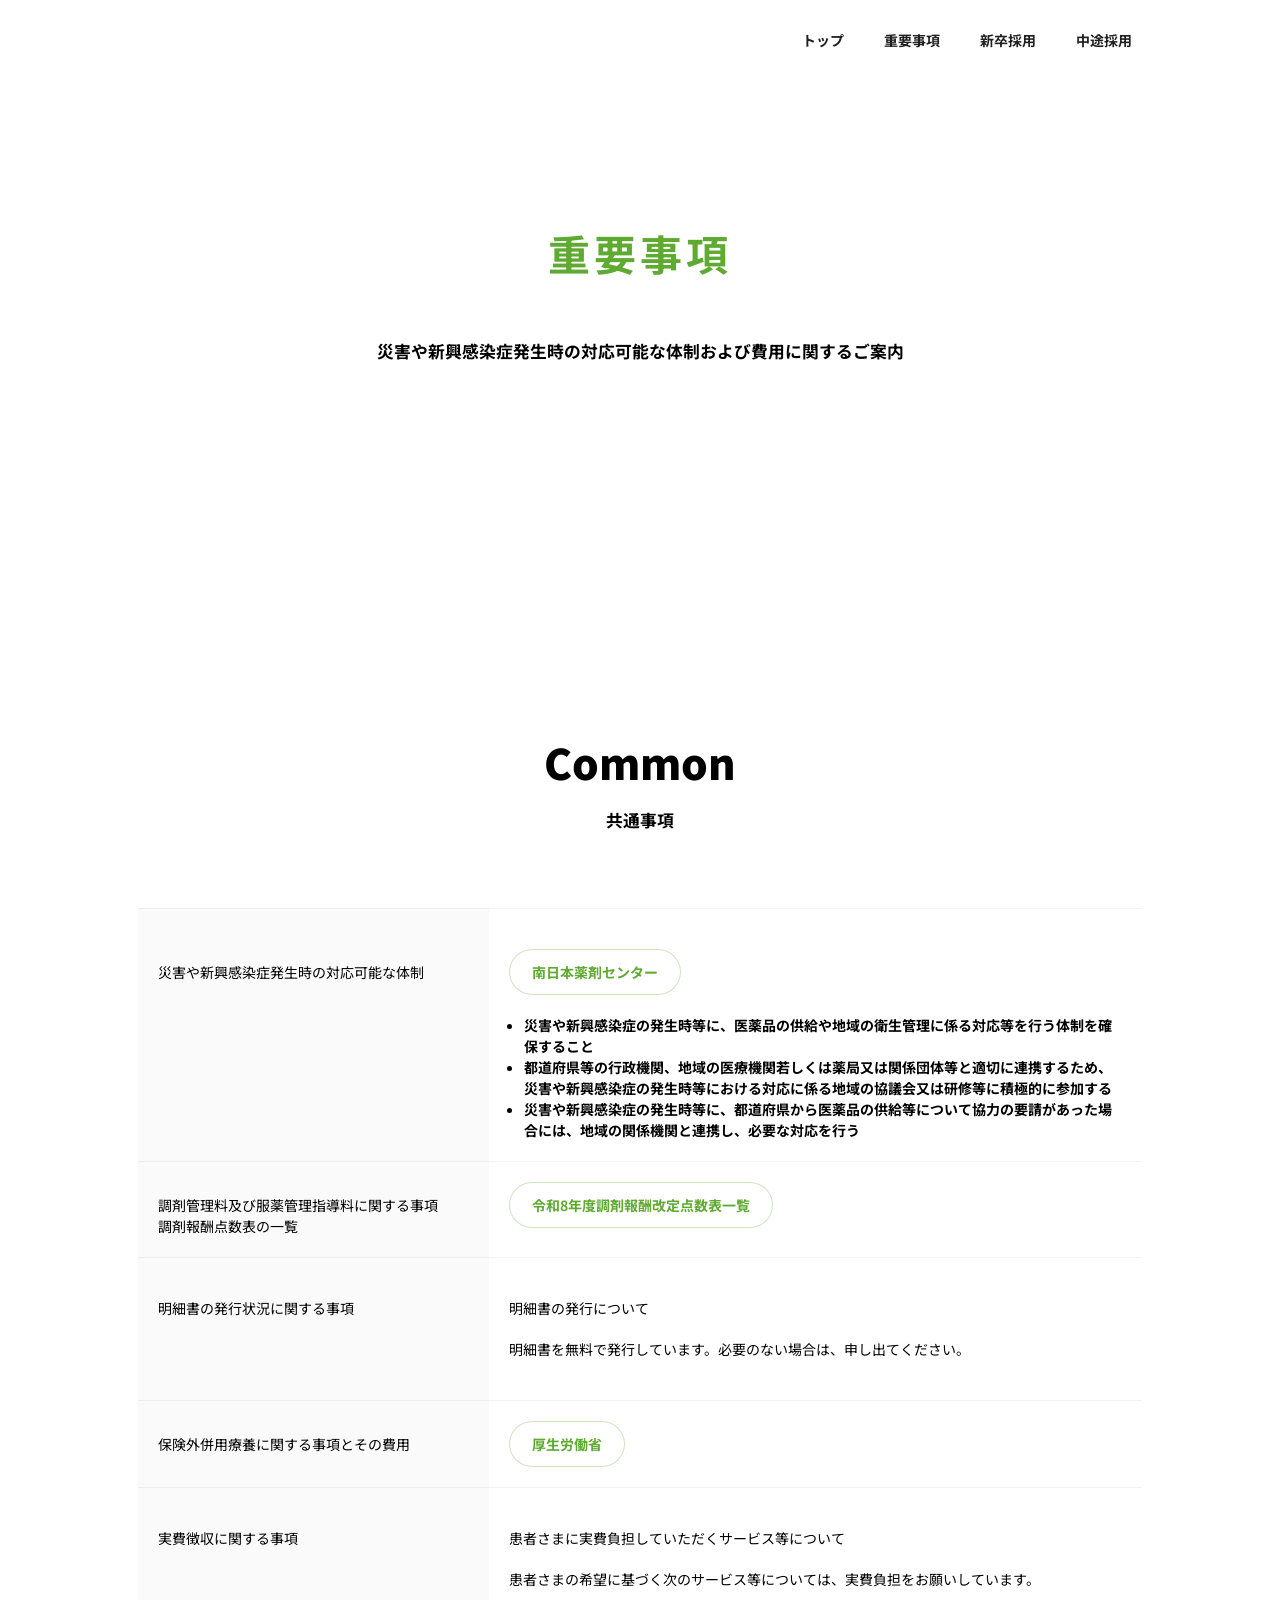
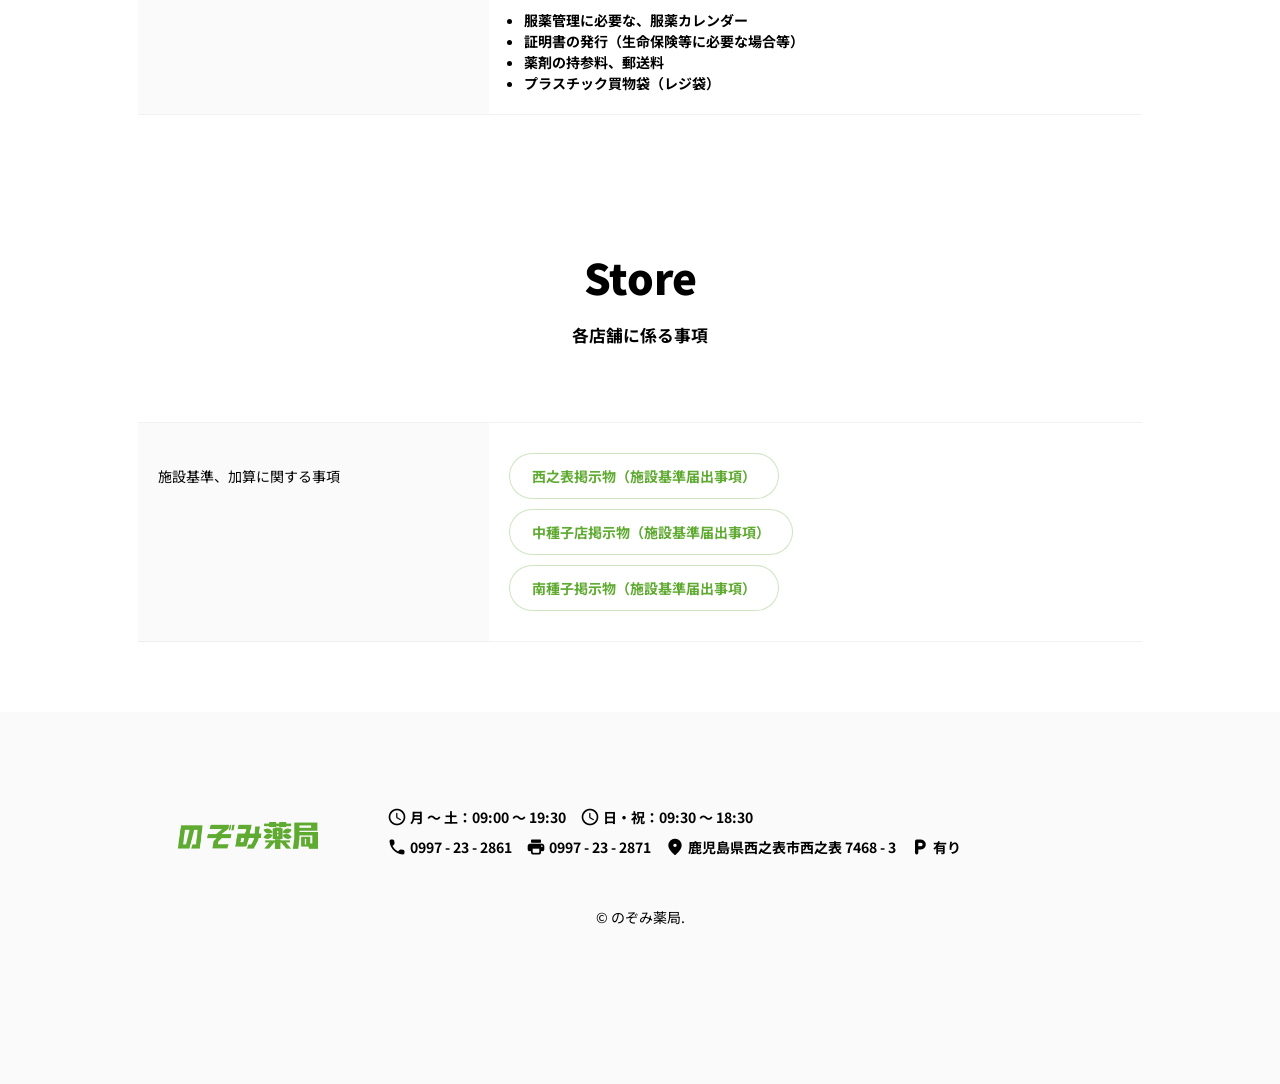
==== important.html @ d9c1056b "重要事項対応" ====
<!DOCTYPE html>
<html lang="ja">
<head>
  <meta charset="utf-8">
  <title>のぞみ薬局 - 重要事項</title>
  <meta name="description" content="のぞみ薬局の重要事項に関するご案内です。">
  <meta name="viewport" content="width=device-width,initial-scale=1.0">
  <meta property="og:title" content="のぞみ薬局 - 重要事項">
  <meta property="og:description" content="のぞみ薬局の重要事項に関するご案内です。">
  <meta property="og:type" content="website">
  <meta property="og:url" content="">
  <meta property="og:image" content="resources/OGP.jpg">
  <meta property="og:site_name" content="のぞみ薬局" />
  <meta property="og:locale" content="ja_JP">
  <link rel="shortcut icon" href="resources/favicon.ico">
  <link rel="apple-touch-icon" href="resources/apple-touch-icon.png">
  <link rel="icon" type="image/png" href="resources/android-chrome-192x192.png">
  <link rel="stylesheet" type="text/css" href="css/reset.css">
  <link rel="stylesheet" type="text/css" href="css/main.css">
  <link rel="stylesheet" type="text/css" href="css/wave.css">
  <link rel="stylesheet" type="text/css" href="css/fluid.css">
  <link rel="stylesheet" type="text/css" href="css/flickity.min.css">
  <style>
    .store-facility-list {
      list-style: none;
      padding-left: 0;
    }

    .store-facility-list li {
      margin: 10px 0;
    }
  </style>
</head>
<body>

  <!-- Header -->
  <header>
    <nav>
      <div class="header-logo">
        <a href="#" ><img src="" alt=""/></a>
      </div>
      <div>
        <ul class="menu-min">
          <a href="#modal-menu"><div><span class="material-icons-round">menu</span></div></a>
        </ul>
        <ul class="menu">
          <li class="menu_item"><a href="index.html" class=""><div>トップ</div></a></li>
          <li class="menu_item"><a href="important.html" class=""><div>重要事項</div></a></li>
          <li class="menu_item"><a href="recruit.html" class=""><div>新卒採用</div></a></li>
          <li class="menu_item"><a href="mid-career.html" class=""><div>中途採用</div></a></li>
        </ul>
      </div>
    </nav>
    <div class="modal-menu" id="modal-menu">
      <a href="#" class="modal_overlay"></a>
      <div class="modal-menu_content">
        <a href="./" class="modal-menu_close"><div>トップ</div></a>
      </div>
      <div class="modal-menu_content">
        <a href="important.html" class="modal-menu_close"><div>重要事項</div></a>
      </div>
      <div class="modal-menu_content">
        <a href="recruit.html" class="modal-menu_close"><div>新卒採用</div></a>
      </div>
      <div class="modal-menu_content">
        <a href="mid-career.html" class="modal-menu_close"><div>中途採用</div></a>
      </div>
      <div class="modal-menu_content">
        <a href="#" class="modal-menu_close"><div><span class="material-icons-round">close</span></div></a>
      </div>
    </div>
  </header>

  <!-- Hero-movie -->
  <div class="movie wide">
    <div class="overlay-contents">
      <div class="message-board">
        <div class="section-title">
          <h1 class="">
            <span class="logo-type-ja">重要事項</span>
          </h1>
          <h3 class="hero-description">
            災害や新興感染症発生時の対応可能な体制および費用に関するご案内
          </h3>
        </div>
      </div>
    </div>
    <video src="resources/hero_01_loop.mp4" loop autoplay muted playsinline></video>
  </div>

  <!-- Common -->
  <div class="container" id="common">
    <section>
      <div class="section-title">
        <h1 class="weight-900">Common</h1>
        <h3>共通事項</h3>
      </div>
      <table>
        <tr>
          <th>災害や新興感染症発生時の対応可能な体制</th>
          <td>
            <p><button onclick="location.href='http://www.373pc.co.jp/saigai_kansen/'">南日本薬剤センター</button></p>
            <ul>
              <li>災害や新興感染症の発生時等に、医薬品の供給や地域の衛生管理に係る対応等を行う体制を確保すること</li>
              <li>都道府県等の行政機関、地域の医療機関若しくは薬局又は関係団体等と適切に連携するため、災害や新興感染症の発生時等における対応に係る地域の協議会又は研修等に積極的に参加する</li>
              <li>災害や新興感染症の発生時等に、都道府県から医薬品の供給等について協力の要請があった場合には、地域の関係機関と連携し、必要な対応を行う</li>
            </ul>
          </td>
        </tr>
        <tr>
          <th>調剤管理料及び服薬管理指導料に関する事項<br>調剤報酬点数表の一覧</th>
          <td>
            <button onclick="location.href='https://www.nichiyaku.or.jp/files/co/pharmacy-info/2026/20260513_01.pdf'">令和8年度調剤報酬改定点数表一覧</button>
          </td>
        </tr>
        <tr>
          <th>明細書の発行状況に関する事項</th>
          <td>
            <p>明細書の発行について</p>
            <p>明細書を無料で発行しています。必要のない場合は、申し出てください。</p>
          </td>
        </tr>
        <tr>
          <th>保険外併用療養に関する事項とその費用</th>
          <td>
            <button onclick="location.href='https://www.mhlw.go.jp/stf/newpage_39830.html'">厚生労働省</button>
          </td>
        </tr>
        <tr>
          <th>実費徴収に関する事項</th>
          <td>
            <p>患者さまに実費負担していただくサービス等について</p>
            <p>患者さまの希望に基づく次のサービス等については、実費負担をお願いしています。</p>
            <ul>
              <li>服薬管理に必要な、服薬カレンダー</li>
              <li>証明書の発行（生命保険等に必要な場合等）</li>
              <li>薬剤の持参料、郵送料</li>
              <li>プラスチック買物袋（レジ袋）</li>
            </ul>
          </td>
        </tr>
      </table>
    </section>
  </div>

  <!-- Store -->
  <div class="container" id="store">
    <section>
      <div class="section-title">
        <h1 class="weight-900">Store</h1>
        <h3>各店舗に係る事項</h3>
      </div>
      <table>
        <tr>
          <th>施設基準、加算に関する事項</th>
          <td>
            <ul class="store-facility-list">
              <li><button onclick="location.href='resources/nishinoomote_facility.pdf'">西之表掲示物（施設基準届出事項）</button></li>
              <li><button onclick="location.href='resources/nakatane_facility.pdf'">中種子店掲示物（施設基準届出事項）</button></li>
              <li><button onclick="location.href='resources/minamitane_facility.pdf'">南種子掲示物（施設基準届出事項）</button></li>
            </ul>
          </td>
        </tr>
      </table>
    </section>
  </div>

  <!-- Footer -->
  <footer>
    <section>
      <div class="footer-flex-layout">
        <div class="content align-center footer-logo">
          <img src="resources/logo_ja.png" alt=""/>
        </div>
        <div class="content">
          <div class="footer-flex-layout">
            <div class="footer-info-item">
              <span class="material-icons-round small">schedule</span>
              <span class="footer-info-value">月 〜 土：09:00 〜 19:30</span>
            </div>
            <div class="footer-info-item">
              <span class="material-icons-round small">schedule</span>
              <span class="footer-info-value">日・祝：09:30 〜 18:30</span>
            </div>
          </div>
          <div class="footer-flex-layout">
            <div class="footer-info-item">
              <span class="material-icons-round small">phone</span>
              <span class="footer-info-value">0997 - 23 - 2861</span>
            </div>
            <div class="footer-info-item">
              <span class="material-icons-round small">print</span>
              <span class="footer-info-value">0997 - 23 - 2871</span>
            </div>
            <div class="footer-info-item">
              <span class="material-icons-round small">place</span>
              <span class="footer-info-value">鹿児島県西之表市西之表 7468 - 3</span>
            </div>
            <div class="footer-info-item">
              <span class="material-icons-round small">local_parking</span>
              <span class="footer-info-value">有り</span>
            </div>
          </div>
        </div>
      </div>
      <div class="flex-layout">
        <div class="content align-center">
          © のぞみ薬局.
        </div>
      </div>
    </section>
  </footer>

<script src="js/wave.js"></script>
<script src="js/flickity.pkgd.js"></script>
</body>
</html>
---- css/main.css ----
@import url('https://fonts.googleapis.com/css?family=Noto+Sans+JP:100,400,700,900&display=swap&subset=japanese');
@import url('https://fonts.googleapis.com/css2?family=Roboto:wght@700&display=swap');
@import url('https://fonts.googleapis.com/icon?family=Material+Icons+Round');

:root {
	/* base color */
	--base-color-100: rgba(255, 255, 255, 1.0);
	--base-color-90: rgba(255, 255, 255, 0.9);
	--base-color-70: rgba(255, 255, 255, 0.7);
	--base-color-50: rgba(255, 255, 255, 0.5);
	--base-color-10: rgba(255, 255, 255, 0.1);
	--base-color-0: rgba(255, 255, 255, 0);
	--main-text-color: rgba(33, 33, 33, 1.0);
	--sub-text-color: rgba(97, 97, 97, 1.0);
	--base-inversion-color-5: rgba(0, 0, 0, 0.05);
	--base-inversion-color-20: rgba(0, 0, 0, 0.2);
	/* service color */
	--nozomi-green-100: rgba(95, 170, 49, 1.0);
	--nozomi-green-30: rgba(95, 170, 49, 0.3);
	--nozomi-green-10: rgba(95, 170, 49, 0.1);
	--nozomi-green-5: rgba(95, 170, 49, 0.05);
	--nozomi-blue-10: rgba(0, 184, 212, 0.1);
	/* status color */
	--caution-color: rgba(198, 40, 40, 1.0);
	/* shadow color */
	--shadow-color: rgba(0, 0, 0, 0.05);
	--light-shadow-color: rgba(0, 0, 0, 0.02);
}

/* material-icon */
.material-icons-round					{	vertical-align: middle; }
.material-icons-round.min			{	font-size: 10px; }
.material-icons-round.small		{	font-size: 20px; }
.material-icons-round.middle	{	font-size: 30px; }
.material-icons-round.start		{ margin-right: 5px; }
.material-icons-round.end			{	margin-left: 5px; }

html, body {
	font-family: 'Noto Sans JP', sans-serif;
	height: 100%;
	width: 100%;
	background-color: var(--base-color-100);
	background-position: center;
	background-size: cover;
	background-attachment: fixed;
	font-size: 14px;
}

h1,h2,h3,h4 {
	font-weight: 700;
}

h1 {
	font-size: 3.0em;
	line-height: 2.0em;
	}

h2 {
	font-size: 1.6em;
	line-height: 2.0em;
}

h3 {
	font-size: 1.2em;
	line-height: 2.0em;
	margin-bottom: 20px;
}

p {
	font-weight: 400;
	font-size: 1.0em;
	line-height: 1.5em;
	margin: 20px 0;
}

hr {
	border-top: solid 1px var(--shadow-color);
	margin: 20px 0;
}

main {
	width: 100%;
	background-color: var(--base-color-100);
}

section {
	margin: 0 auto;
	padding: 0 10px 70px 10px;
  box-sizing: border-box;
}

@media screen and (max-width: 1023px) {
	section {
		width: 95%;
	}
}
@media screen and (min-width:1024px) {
	section {
		width: 1024px;
	}
}

a, a:link, a:visited, a:hover, a:active{
	color: var(--main-text-color);
	text-decoration: none;
}

header {
	position: fixed;
	width: 100%;
	height: 80px;
	z-index: 900;
	background-color: var(--base-color-10);
}

nav {
	list-style: none;
	font-weight: 700;
	max-width: 1024px;
	height: 100%;
	margin: 0 auto;
	display: flex;
}

footer {
	background-color: var(--light-shadow-color);
	padding: 70px 0;
}

button {
	color: var(--nozomi-green-100);
	background-color: var(--base-color-100);
  font-size: 14px;
  font-family: "Noto Sans JP";
  font-weight: 700;
  padding: 12px 22px;
  border: 1px solid var(--nozomi-green-30);
  border-radius: 23px;
  cursor : pointer;
}

button:hover {
	color: var(--base-color-100);
	background-color: var(--nozomi-green-100);
}

button:active {
  /* filter: drop-shadow(0 0 5px var(--nozomi-green-30)); */
}

table {
	width: 100%;
}

table th,td {
	text-align: left;
	padding: 20px;
	line-height: 1.5em;
	border-collapse: collapse;
	border-top: 1px solid var(--shadow-color);
	border-bottom: 1px solid var(--shadow-color);
}

table th {
	width: 35%;
	font-weight: 400;
	background-color: var(--light-shadow-color);
}

table td {
	width: 65%;
	font-weight: 700;
}

ul {
	list-style-type: disc;
	list-style-position: outside;
	padding-left: 15px;
}

.merit-item li {
	line-height: 1.5em;
	padding: 5px 0;
}

.personality-item li {
	line-height: 1.5em;
	padding: 5px 0;
}

.logo-type-ja {
	color: var(--nozomi-green-100);
	text-shadow: 0 0 10px var(--base-color-50);
	letter-spacing: 0.1em;
}

.logo-type-en {
	font-family: 'Roboto', sans-serif;
	color: var(--nozomi-green-100);
	text-shadow: 0 0 10px var(--base-color-50);
	font-weight: 700;
	letter-spacing: 0.35em;
}

.header-logo {
	margin-right: auto;
	height: 80px;
	display: flex;
	align-items: center;
	justify-content: center;
}

.footer-logo img {
	width: 140px;
	height: auto;
	margin: 20px;
}

.header-logo img {
	height: 60px;
	width: auto;
}

.photo {
	width: auto;
}

.photo img {
	object-fit: cover;
	width: 100%;
	border-radius: 5px;
}

.profile-photo {
	width: 60px;
}

.profile-photo img {
	object-fit: cover;
	width: 100%;
	border-radius: 50%;
}

.align-center {
	text-align: center;
}

.nozomi-green {
	color: var(--nozomi-green-100);
}

.weight-900 {
	font-weight: 900;
}

.text-smaller {
	font-size: 0.6em;
}

.update {
	display: flex;
	flex-direction: column;
}

.twitter-embed {
	border: solid 1px var(--shadow-color);
	border-radius: 5px;
	margin-top: 20px;
}

.note-embed {
	border: solid 1px var(--shadow-color);
	border-radius: 5px;
	padding: 16px;
	box-sizing:border-box;
}

.note-embed h2 {
	font-size: 1.1em;
	color: var(--main-text-color);
}

.note-embed span {
	font-size: 0.8em;
	color: var(--sub-text-color);
}

.note-embed p {
	font-size: 0.9em;
	color: var(--main-text-color);
}

.note-embed img {
	width: 32px;
	height: 32px;
	border: solid 1px var(--shadow-color);
	border-radius: 50%;
	color: var(--main-text-color);
}

.note-account {
	display: flex;
	flex-direction: row;
	align-items: center;
	gap: 5px;
}

.creator-name {
	color: var(--sub-text-color);
	font-size: 0.9em;
	font-weight: 700;
}

.statement {
	width: 100%;
	line-height: 2.0em;
	margin-bottom: 80px;
}

.statement h3 {
	color: var(--sub-text-color);
	margin-bottom: 10px;
	text-align: center;
}

.statement-text {
	font-size: 1.6em;
	line-height: 2.5em;
	text-align: center;
}

.statement-text span.emphasis {
	font-size: 1.4em;
}

.credo {
	display: flex;
	gap: 10px;
	margin: 10px auto;
}

@media screen and (max-width: 1023px) {
	.credo {
		width: 100%;
	}
}
@media screen and (min-width:1024px) {
	.credo {
		width: 60%;
	}
}

.bullet {
	font-size: 1.4em;
	line-height: 2.0em;
	color: var(--nozomi-green-100);
}

.credo-text {
	flex-grow: 1;
	font-size: 1.6em;
	line-height: 1.8em;
}

@media screen and (max-width: 1023px) {
	.menu-min {
		display: flex;
		flex-direction: row;
		justify-content: flex-end;
	}
	.menu-min div {
		width: 80px;
		height: 80px;
		color: var(--main-text-color);
		background-color: var(--base-color-0);
		display: flex;
		align-items: center;
	  justify-content: center;
	}
	.menu {
		display: none;
	}
}
@media screen and (min-width:1024px) {
	nav ul .menu_item {
		height: 100%;
	}
	.menu-min {
		display: none;
	}
	.menu {
		display: flex;
		flex-direction: row;
		justify-content: flex-end;
	}
	.menu > li {
		color: var(--main-text-color);
		background-color: var(--base-color-0);
	}
	.menu > li a {
		color: var(--main-text-color);
	}
	.menu > li:hover {
		line-height: 80px;
		background-color: var(--base-color-100);
	}
	.menu_item div {
		line-height: 80px;
		padding: 0 20px;
	}
	.menu_item:hover {
	  top: 80px;
	  visibility: visible;
	  opacity: 1;
	}
	.menu_item span {
		line-height: 80px;
		vertical-align: middle;
	}
}

.display-none {
  display:none;
}

.hero-logo {
	width: 260px;
	height: auto;
}

.hero-description {
	text-shadow: 0 0 10px var(--base-color-50);
	padding-top: 40px;
}

.container {
	width: 100%;
	background-color: var(--base-color-100);
}

.section-title {
	text-align: center;
	padding: 50px 0;
}

/* -- Service -- */

.flex-layout {
	display: flex;
}

@media screen and (max-width: 1023px) {
	.flex-layout {
		flex-direction: column;
	}
	.smaller {
	}
	.flex-reverse {
		flex-direction: column-reverse;
	}
}
@media screen and (min-width:1024px) {
	.flex-layout {
    grid-gap: 4px;
	}
	.smaller {
		flex-basis: 70%;
	}
	.flex-reverse {
	}
}

.flex-layout div {
	width: 100%;
}

.content {
	padding: 20px;
	box-sizing: border-box;
}

.personality-panel-good {
	background: var(--nozomi-green-5);
	padding: 20px;
	border: solid 3px var(--nozomi-green-100);
	border-radius: 20px;
	box-sizing: border-box;
}

.personality-panel-ng {
	background: var(--base-inversion-color-5);
	padding: 20px;
	border-radius: 20px;
	box-sizing: border-box;
}

.large-icon {
	font-size: 80px;
}

/* -- Info -- */

.info-item {
	display: flex;
	padding: 5px 0;
	align-items: center;
	align-self: center;
}

.info-item span {
	vertical-align: middle;
	margin-right: 5px;
}

.info-key {
	padding: 10px;
	display: flex;
	align-items: center;
}

.info-value {
	font-weight: 700;
	background-color: var(--light-shadow-color);
	padding: 10px;
	border-radius: 5px;
}

/* -- Footer -- */

.footer-flex-layout {
	display: flex;
}

@media screen and (max-width: 1023px) {
	.footer-flex-layout {
		flex-direction: column;
	}
}
@media screen and (min-width:1024px) {
	.footer-flex-layout {
    grid-gap: 4px;
	}
}

.footer-info-item {
	margin: 0 5px;
}

.footer-info-item span {
	vertical-align: middle;
	padding: 5px 0;
}

.footer-info-key {
	font-weight: 400;
}

.footer-info-value {
	font-weight: 700;
}

/* -- Recruit -- */

.feature-item {
	font-size: 1.2em;
}

.feature-item span {
	vertical-align: middle;
}

.feature-item-key {
	font-weight: 400;
	padding: 5px;
	color: var(--nozomi-green-100);
}

.feature-item-value {
	font-weight: 700;
}

.feature-item-button {
	padding: 30px 0;
}

/* -- Movie -- */

.movie {
	position: relative;
	margin-bottom: 70px;
}

.movie video {
	object-fit: cover;
}

@media screen and (max-width: 1023px) {
	.movie {
		height: 100vh;
	}
	.movie video {
		width: 100%;
		height: 100vh;
	}
}

@media screen and (min-width:1024px) {
	.movie {
		height: 800px;
	}
	.movie video {
		width: 100%;
		height: 800px;
	}
	.movie.wide {
		height: 600px;
	}
	.movie.wide video {
		width: 100%;
		height: 600px;
	}
}

.movie::before {
	content: '';
	display: block;
	position: absolute;
	top: 0;
	width: 100vw;
	height: 100%;
	background-color: var(--base-color-50);
	background-image: radial-gradient(var(--base-color-100) 20%, transparent 21%), radial-gradient(var(--base-color-100) 20%, transparent 21%);
	background-size: 6px 6px;
	background-position: 0 0, 3px 3px;
}

.overlay-contents {
	position: absolute;
	top: 50%;
	left: 50%;
	width: 100%;
	transform: translateY(-50%) translateX(-50%);
	padding: 0 10px;
	box-sizing: border-box;
}

.message-board {
	margin: 100px auto;
  box-sizing: border-box;
	text-align: center;
}

@media screen and (max-width: 1023px) {
	.message-board {
		width: 90%;
	}
}
@media screen and (min-width:1024px) {
	.message-board {
		width: 1024px;
	}
}


/* -- FAQ -- */

.qa-check {
  display: none;
}

.qa-label {
	font-size: 1.0em;
	font-weight: 700;
	color: var(--main-text-color);
	line-height: 1.5em;
	background: var(--base-color-100);
	display: block;
	padding: 10px 60px 10px 20px;
	position: relative;
	cursor : pointer;
}

.qa-label:after {
	font-size: 24px;
	padding: 10px;
	background: var(--light-shadow-color);
	border-radius: 5px;
	box-sizing: border-box;
	position: absolute;
	right: 0;
	top: 0px;
	font-family: "Material Icons Round";
	content: '\e5cf';
}

.qa-content {
	display: block;
	height: 0;
	opacity: 0;
	visibility: hidden;
}

.qa-content p {
	/* color: var(--sub-text-color); */
	padding: 0 0 0 20px;
	margin: 0;
}

.qa-check:checked + .qa-label:after {
  content: '\e5ce';
}

.qa-check:checked + .qa-label + .qa-content {
	height: auto;
	opacity: 1;
	padding: 20px 0;
	visibility: visible;
}

/* -- Navigation -- */

.modal-menu {
  display: none;
}

.modal-menu:target {
  display: flex;
}

.modal-menu {
  text-align: left;
  backdrop-filter: blur(10px);
  position: fixed;
  top: 0;
  left: 0;
  width: 100%;
  height: 100%;
  background-color: var(--base-color-90);
	z-index: 1000;
}

.modal-menu:target {
	flex-direction: column;
  justify-content: center;
  align-items: center;
}

.modal-menu_content {
	width: 100%;
}

.modal-menu_content div {
	color: var(--main-text-color);
	font-weight: 700;
	background-color: var(--base-color-0);
	text-align: center;
	height: 60px;
	line-height: 60px;
}

/* line-app recruiting */

.line-app {
	z-index: 800;
	position: fixed;
	background-color: var(--base-color-100);
	box-shadow: 0 0 20px var(--nozomi-green-30);
	border-radius: 20px;
	padding: 20px;
	font-weight: 900;
	line-height: 1.5em;
	display: flex;
	justify-content: space-between;
}

.line-app-title {
	font-size: 1.1em;
	display: flex;
	align-items: center;
}

.line-app-description {
	font-size: 0.7em;
}

.line-app-title span {
	margin-right: 5px;
}

@media screen and (max-width: 1023px) {
	.line-app {
		bottom: 20px;
		left: 20px;
		right: 20px;
		width: auto;
	}
}
@media screen and (min-width: 1024px) {
	.line-app {
		bottom: 30px;
		right: 40px;
		width: 360px;
	}
}

.line-btn {
	color: var(--base-color-100);
	font-weight: 700;
	width: max-content;
	height: 44px;
	line-height: 44px;
	background-color: rgba(6, 199, 85, 1.0);
	border-radius: 10px;
	display: flex;
  justify-content: center;
	align-items: center;
	padding: 0 16px 0 8px;
}

.line-btn img {
	width: 40px;
}

.line-btn-layout {
	display: flex;
  justify-content: center;
	align-items: center;
	padding-top: 30px;
}

.map-btn {
	font-size: 12px;
	font-weight: 700;
	border-radius: 5px;
	padding: 3px 6px;
}

/* -- Group -- */

.group-info-item {
	color: var(--sub-text-color);
	font-size: 0.9em;
}

.group-info-item span {
	padding: 5px 0;
}

.group-info-key {
	font-weight: 400;
	line-height: 30px;
}

.group-info-value {
	font-weight: 700;
	line-height: 30px;
}

.groupmap {
	padding: 20px 0;
}

/* -- Flickity -- */

.flickity-block {
	width: 80%;
	padding: 20px;
	margin: 10px;
	background-color: var(--nozomi-green-5);
	border-radius: 20px;
	display: flex;
}

.flickity-block img {
	object-fit: cover;
	border-radius: 10px;
}

@media screen and (max-width: 1023px) {
	.flickity-block {
		flex-direction: column;
	}
	.flickity-block img {
		width: 100%;
	}
}
@media screen and (min-width: 1024px) {
	.flickity-block {
		flex-direction: row;
	}
	.flickity-block img {
		width: 50%;
	}
}

.flickity-block-slim {
	width: 90%;
	margin: 0 20px;
	display: flex;
	flex-direction: column;
}

.flickity-block-slim img {
	object-fit: cover;
	border-radius: 5px;
	width: 100%;
}

.flickity-button {
	background: hsla(0,0%,0%,0.05) !important;
}
.flickity-button:hover {
	color: var(--nozomi-green-100) !important;
}

.store-info .flickity-prev-next-button.previous {
	left: -32px !important;
}

.store-info .flickity-prev-next-button.next {
	right: -32px !important;
}

/* -- Instagram description -- */

@media screen and (max-width: 1023px) {
	.instagram-gallery {
		display: flex;
		flex-direction: column;
	}
}
@media screen and (min-width: 1024px) {
	.instagram-gallery {
		display: flex;
		flex-direction: row;
	}
}

.description-overlay {
  position: relative;
}

.description-overlay span.mask {
	position: relative;
	display: block;
	line-height: 0;
	overflow: hidden;
}

.description-overlay span.mask::before {
	content:"";
	position: absolute;
	z-index: 2;
	left: 0;
	top: 0;
	opacity: 0;
	transition: 0.2s ease-in-out;
	transform: translateY(-100%);
	background-color: var(--base-color-70);
	width: 100%;
	height: 100%;
}

.description-overlay:hover span.mask::before {
	opacity: 1;
	transform: translateY(0);
}

.description-overlay span.caption {
	position: absolute;
	opacity: 0;
	transition: 0.2s ease-in-out;
	z-index: 3;
	top: 0;
	left: 0;
	width: 100%;
	height: 100%;
	box-sizing: border-box;
	padding: 20px;
	color: var(--main-text-color);
	font-weight: 700;
	line-height: 1.5;
}

.description-overlay:hover span.caption {/*hoverした時の変化*/
	opacity: 1;
}

/* Interview */

.interview-layout {
	display: flex;
}

@media screen and (max-width: 1023px) {
	.interview-layout {
		flex-direction: column;
	}
}
@media screen and (min-width:1024px) {
	.interview-layout {
		flex-direction: row;
	}
}

.interviewee {
	padding: 20px 60px;
	margin: 0 auto;
}

.interviewee img {
	width: 180px;
	height: 180px;
	border-radius: 50%;
	object-fit: cover;
}

.name {
	color: var(--main-text-color);
	font-size: 1.2em;
	font-weight: 700;
	text-align: center;
	line-height: 2.5em;
}

.role {
	color: var(--sub-text-color);
	font-size: 1.0em;
	font-weight: 700;
	text-align: center;
	line-height: 1.2em;
}

.story {
	color: var(--sub-text-color);
	font-size: 1.0em;
	text-align: center;
	line-height: 2.0em;
}

.balloon {
	border-radius: 20px;
	padding: 10px 30px;
	border: solid 3px var(--base-inversion-color-20);
}

.balloon img {
	width: 100%;
	border-radius: 5px;
}

/* mobile-only & pc-only */

@media screen and (max-width: 1023px) {
	.mobile-only {
		display: inline;
	}
	.pc-only {
		display: none;
	}
}
@media screen and (min-width:1024px) {
	.mobile-only {
		display: none;
	}
	.pc-only {
		display: inline;
	}
}
---- css/wave.css ----
@charset "utf-8";

/*========= レイアウトのためのCSS ===============*/

#wrapper div {
  text-align:center;
}

/*========= waveを描画するエリア設定 ===============*/


.wave {
  position: relative;
  height: 140px;
}

.submerse {
  position: relative;
  height: 140px;
}

.submerse div {
  position: absolute;
  height: 140px;
  width: 100%;
}
.submerse1-1 {
  background: linear-gradient(rgba(95,170,49,0.04), rgba(95,170,49,0));
}
.submerse1-2 {
  background: linear-gradient(rgba(0,184,212,0.04), rgba(0,184,212,0));
}
.submerse2 {
  background: linear-gradient(rgba(95,170,49,0.08), rgba(95,170,49,0));
}
.submerse3 {
  background: linear-gradient(rgba(0,184,212,0.08), rgba(0,184,212,0));
}

.wave:nth-child(1) {
  background:#ffffff;
}

.wave:nth-child(2) {
  background:#ffffff;
}

.wave:nth-child(3) {
  background:#ffffff;
}

.wave:nth-child(4) {
  background:#ffffff;
}

.wave canvas {
  position: absolute;
  bottom: 0;
  left:0;
  width: 100%;
}
---- css/fluid.css ----
.fluid {
  background: var(--nozomi-green-5);
  animation: fluidrotate 18s ease 0s infinite;
}

.fluid-bg1 {
  background: var(--nozomi-green-10);
  animation: fluidrotate 18s ease 0s infinite;
}

.fluid-bg2 {
  background: var(--nozomi-blue-10);
  animation: fluidrotate 18s ease -9s infinite;
}

.fluid-img1 img {
  animation: fluidrotate 30s ease 0s infinite;
}

.fluid-img2 img {
  animation: fluidrotate 30s ease -10s infinite;
}

.fluid-img3 img {
  animation: fluidrotate 30s ease -20s infinite;
}

.for-fluid-layout {
  display: flex;
  align-items: center;
  height: 100%;
  gap: 40px;
}

@keyframes fluidrotate {
  0%, 100% {
    border-radius: 63% 37% 54% 46%/55% 48% 52% 45%;
  }
  14% {
    border-radius: 40% 60% 54% 46%/49% 60% 40% 51%;
  }
  28% {
    border-radius: 54% 46% 38% 62%/49% 70% 30% 51%;
  }
  42% {
    border-radius: 61% 39% 55% 45%/61% 38% 62% 39%;
  }
  56% {
    border-radius: 61% 39% 67% 33%/70% 50% 50% 30%;
  }
  70% {
    border-radius: 50% 50% 34% 66%/56% 68% 32% 44%;
  }
  84% {
    border-radius: 46% 54% 50% 50%/35% 61% 39% 65%;
  }
}
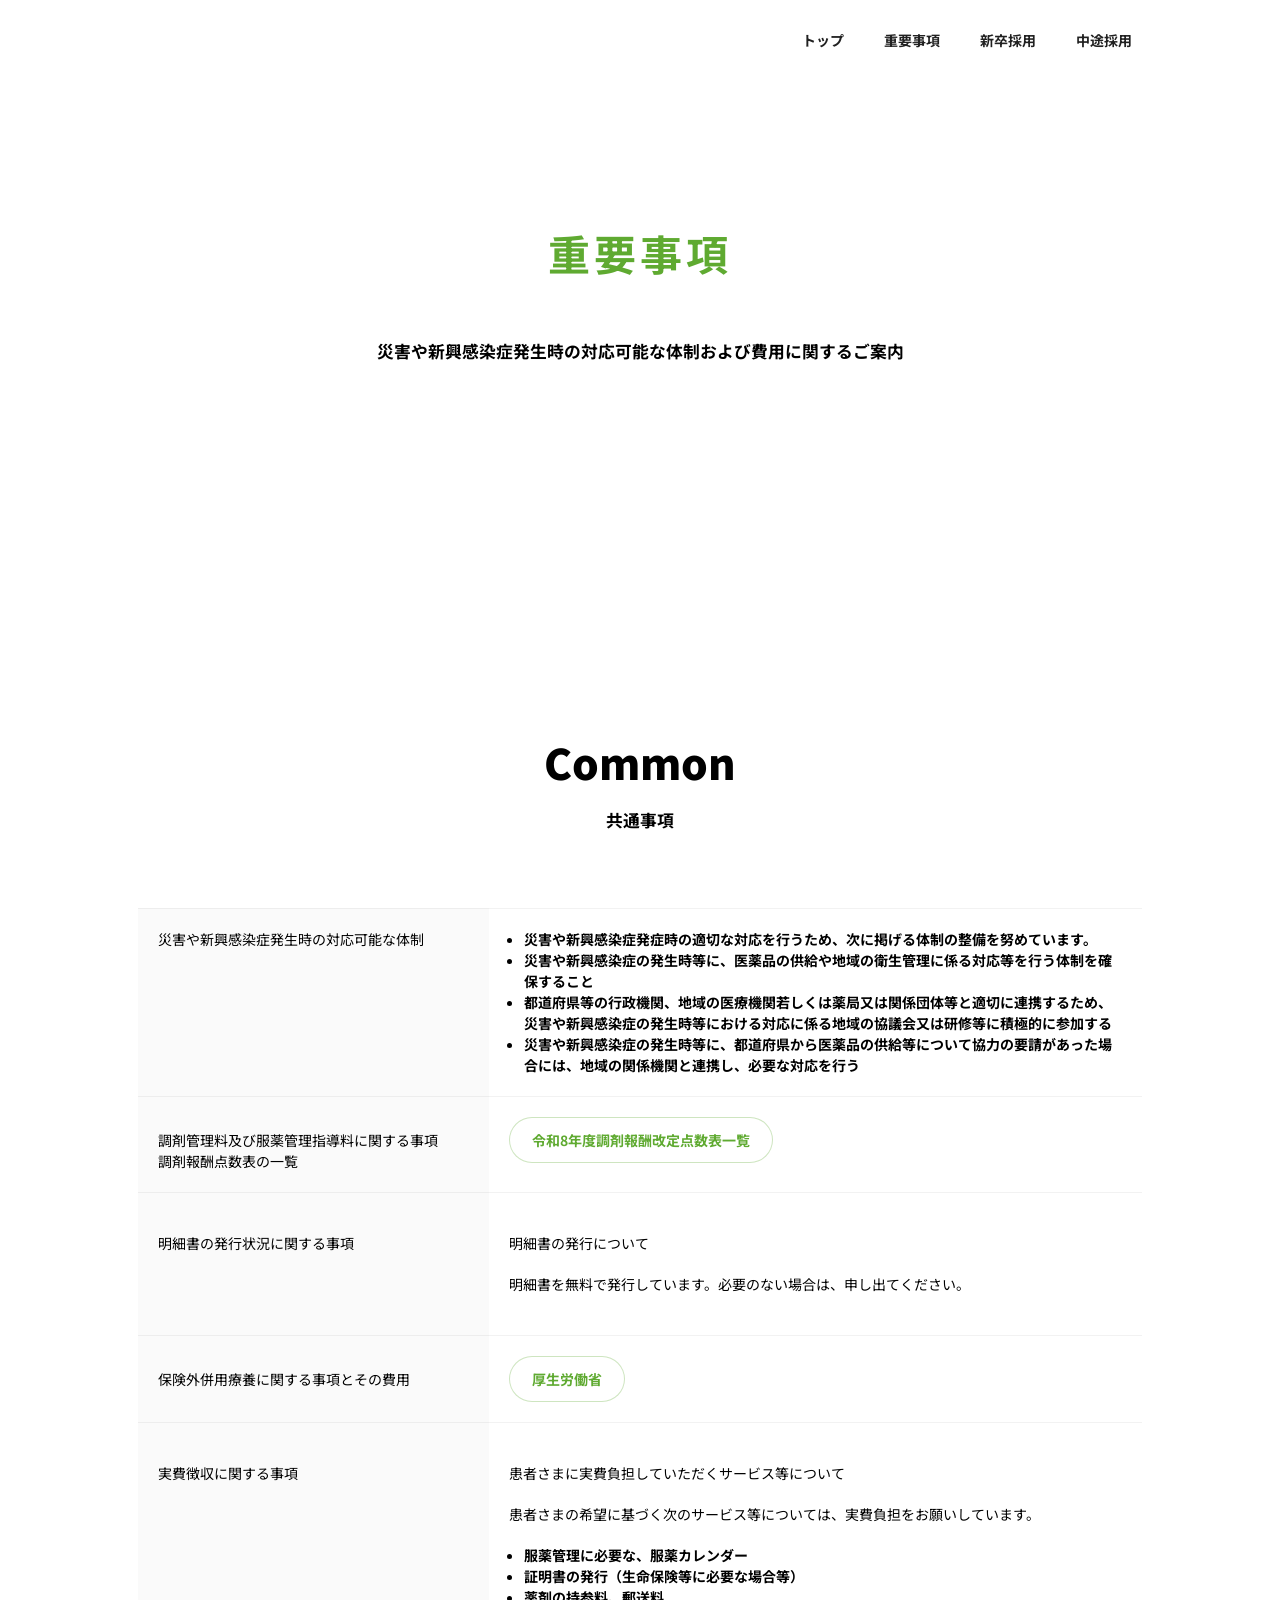
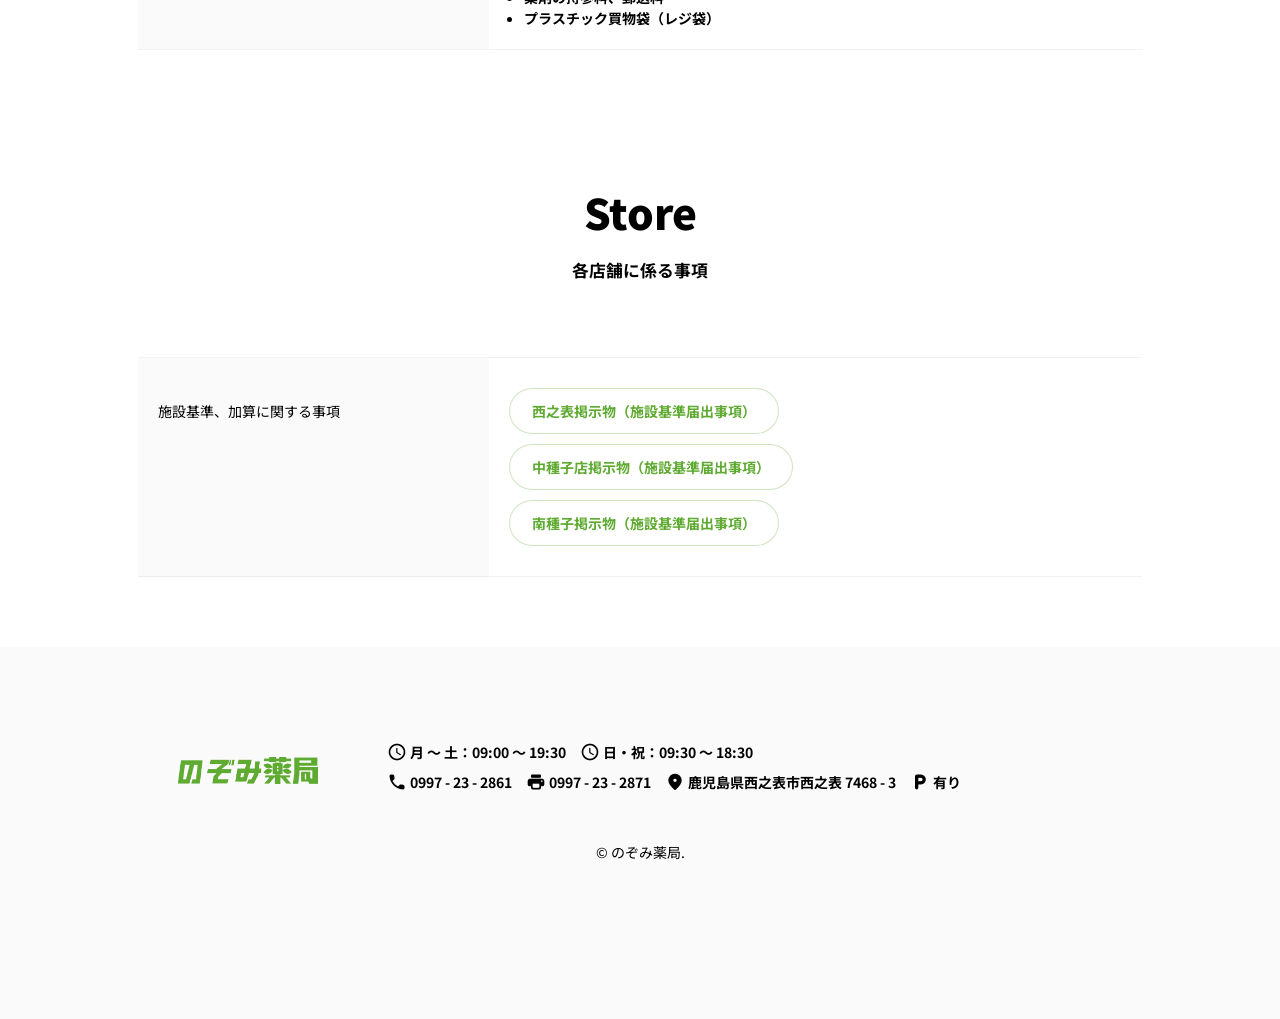
==== commit f1870d43: "文言変更" ====
--- a/important.html
+++ b/important.html
@@ -99,8 +99,8 @@
         <tr>
           <th>災害や新興感染症発生時の対応可能な体制</th>
           <td>
-            <p><button onclick="location.href='http://www.373pc.co.jp/saigai_kansen/'">南日本薬剤センター</button></p>
             <ul>
+              <li>災害や新興感染症発症時の適切な対応を行うため、次に掲げる体制の整備を努めています。</li>
               <li>災害や新興感染症の発生時等に、医薬品の供給や地域の衛生管理に係る対応等を行う体制を確保すること</li>
               <li>都道府県等の行政機関、地域の医療機関若しくは薬局又は関係団体等と適切に連携するため、災害や新興感染症の発生時等における対応に係る地域の協議会又は研修等に積極的に参加する</li>
               <li>災害や新興感染症の発生時等に、都道府県から医薬品の供給等について協力の要請があった場合には、地域の関係機関と連携し、必要な対応を行う</li>
--- a/css/main.css
+++ b/css/main.css
@@ -438,6 +438,11 @@
 	background-color: var(--base-color-100);
 }
 
+#diary {
+	position: relative;
+	z-index: 1;
+}
+
 .section-title {
 	text-align: center;
 	padding: 50px 0;
--- a/css/wave.css
+++ b/css/wave.css
@@ -56,6 +56,8 @@
 .wave canvas {
   position: absolute;
   bottom: 0;
-  left:0;
+  left: 0;
   width: 100%;
+  height: 140px;
+  pointer-events: none;
 }
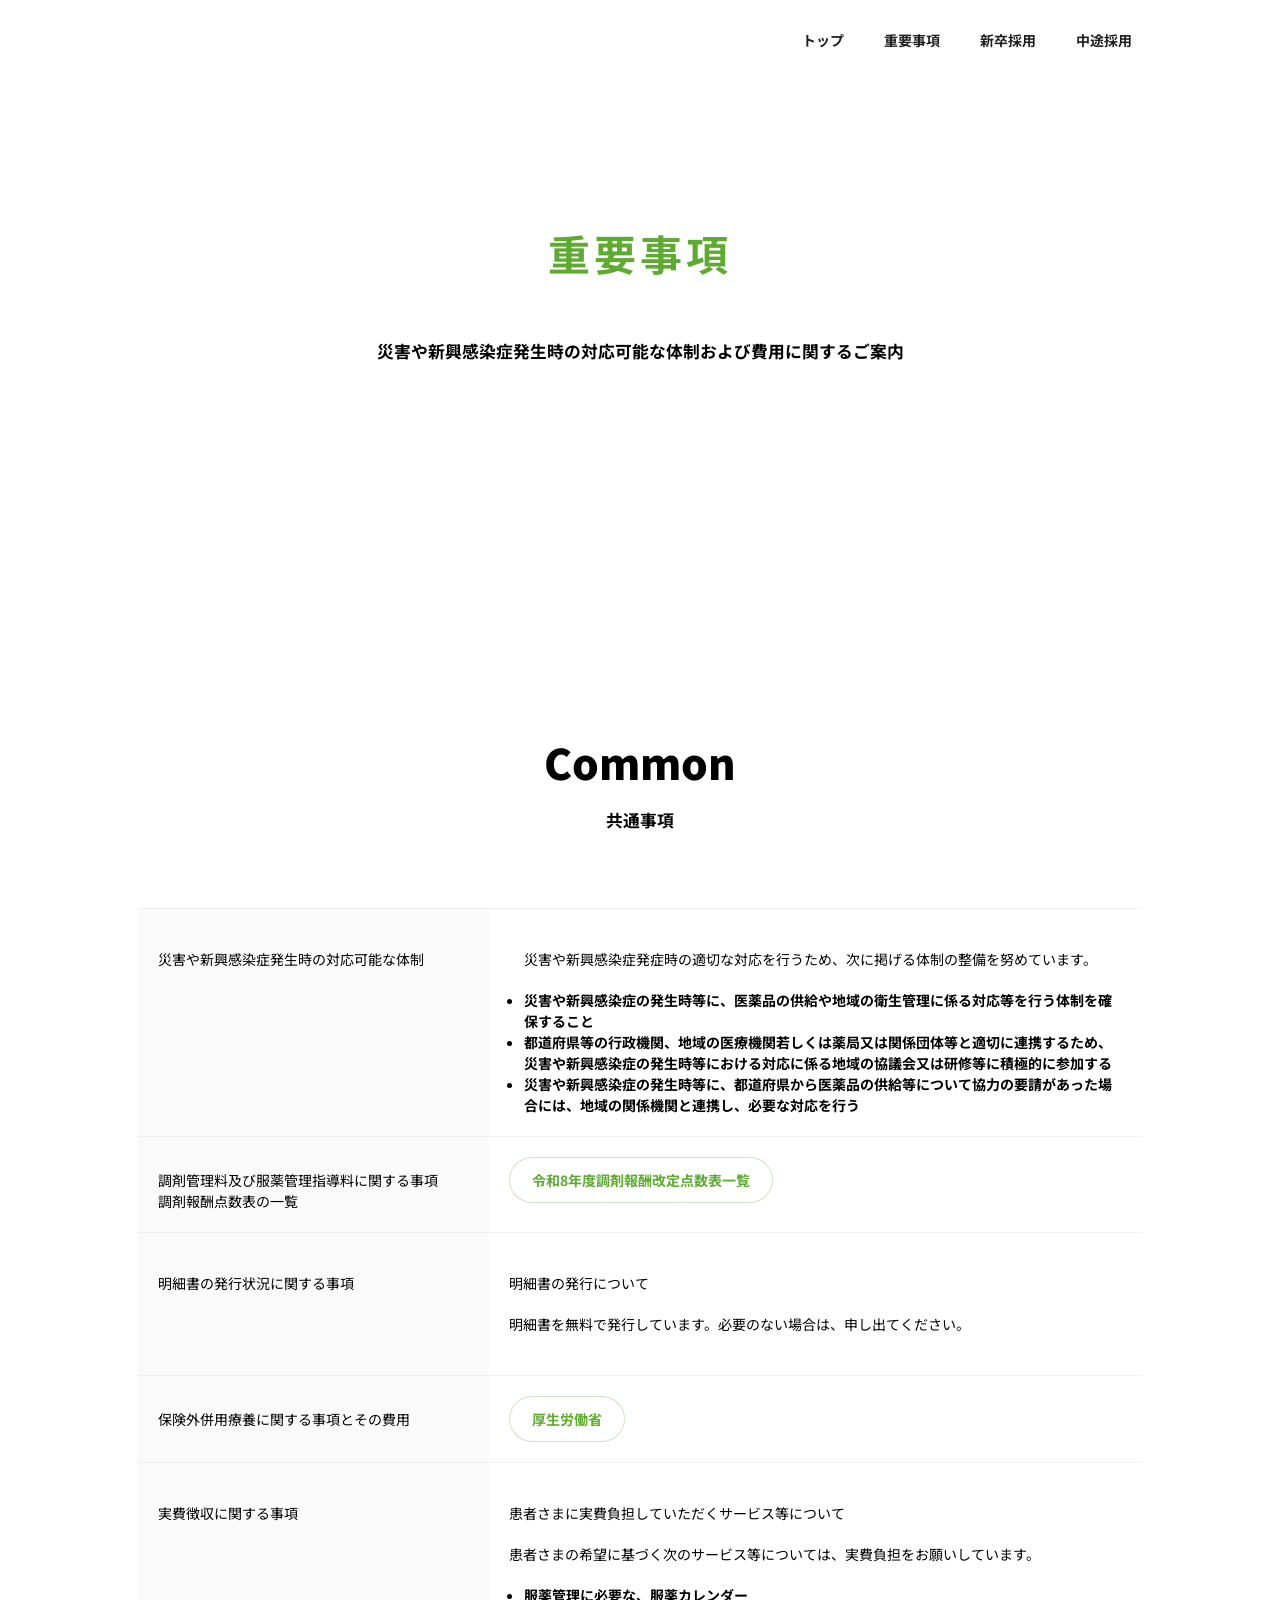
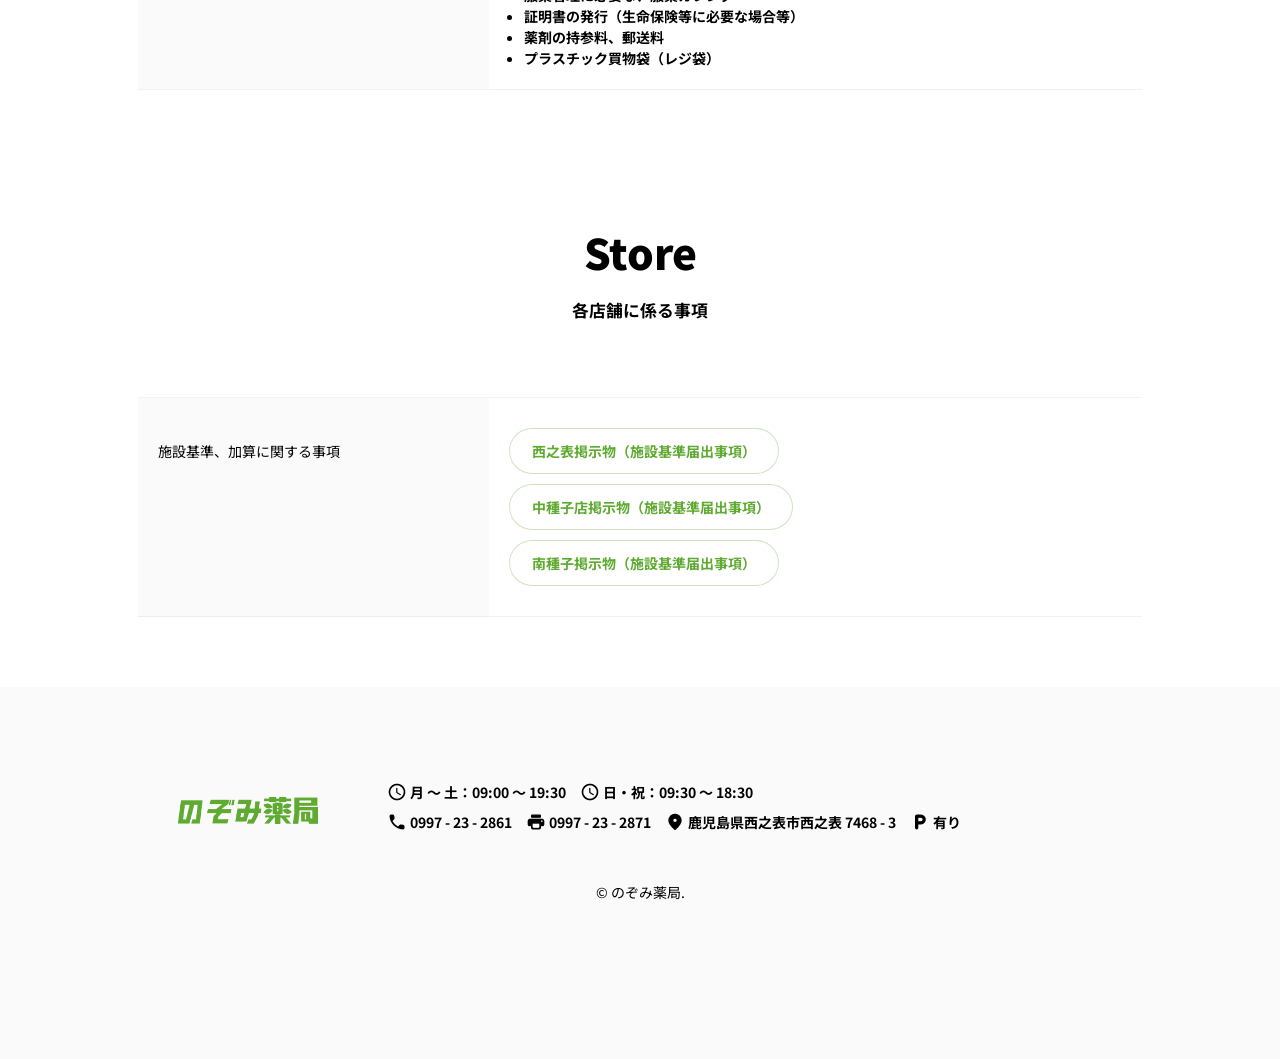
==== commit b4d7a9ed: "文言修正" ====
--- a/important.html
+++ b/important.html
@@ -100,7 +100,7 @@
           <th>災害や新興感染症発生時の対応可能な体制</th>
           <td>
             <ul>
-              <li>災害や新興感染症発症時の適切な対応を行うため、次に掲げる体制の整備を努めています。</li>
+              <p>災害や新興感染症発症時の適切な対応を行うため、次に掲げる体制の整備を努めています。</p>
               <li>災害や新興感染症の発生時等に、医薬品の供給や地域の衛生管理に係る対応等を行う体制を確保すること</li>
               <li>都道府県等の行政機関、地域の医療機関若しくは薬局又は関係団体等と適切に連携するため、災害や新興感染症の発生時等における対応に係る地域の協議会又は研修等に積極的に参加する</li>
               <li>災害や新興感染症の発生時等に、都道府県から医薬品の供給等について協力の要請があった場合には、地域の関係機関と連携し、必要な対応を行う</li>
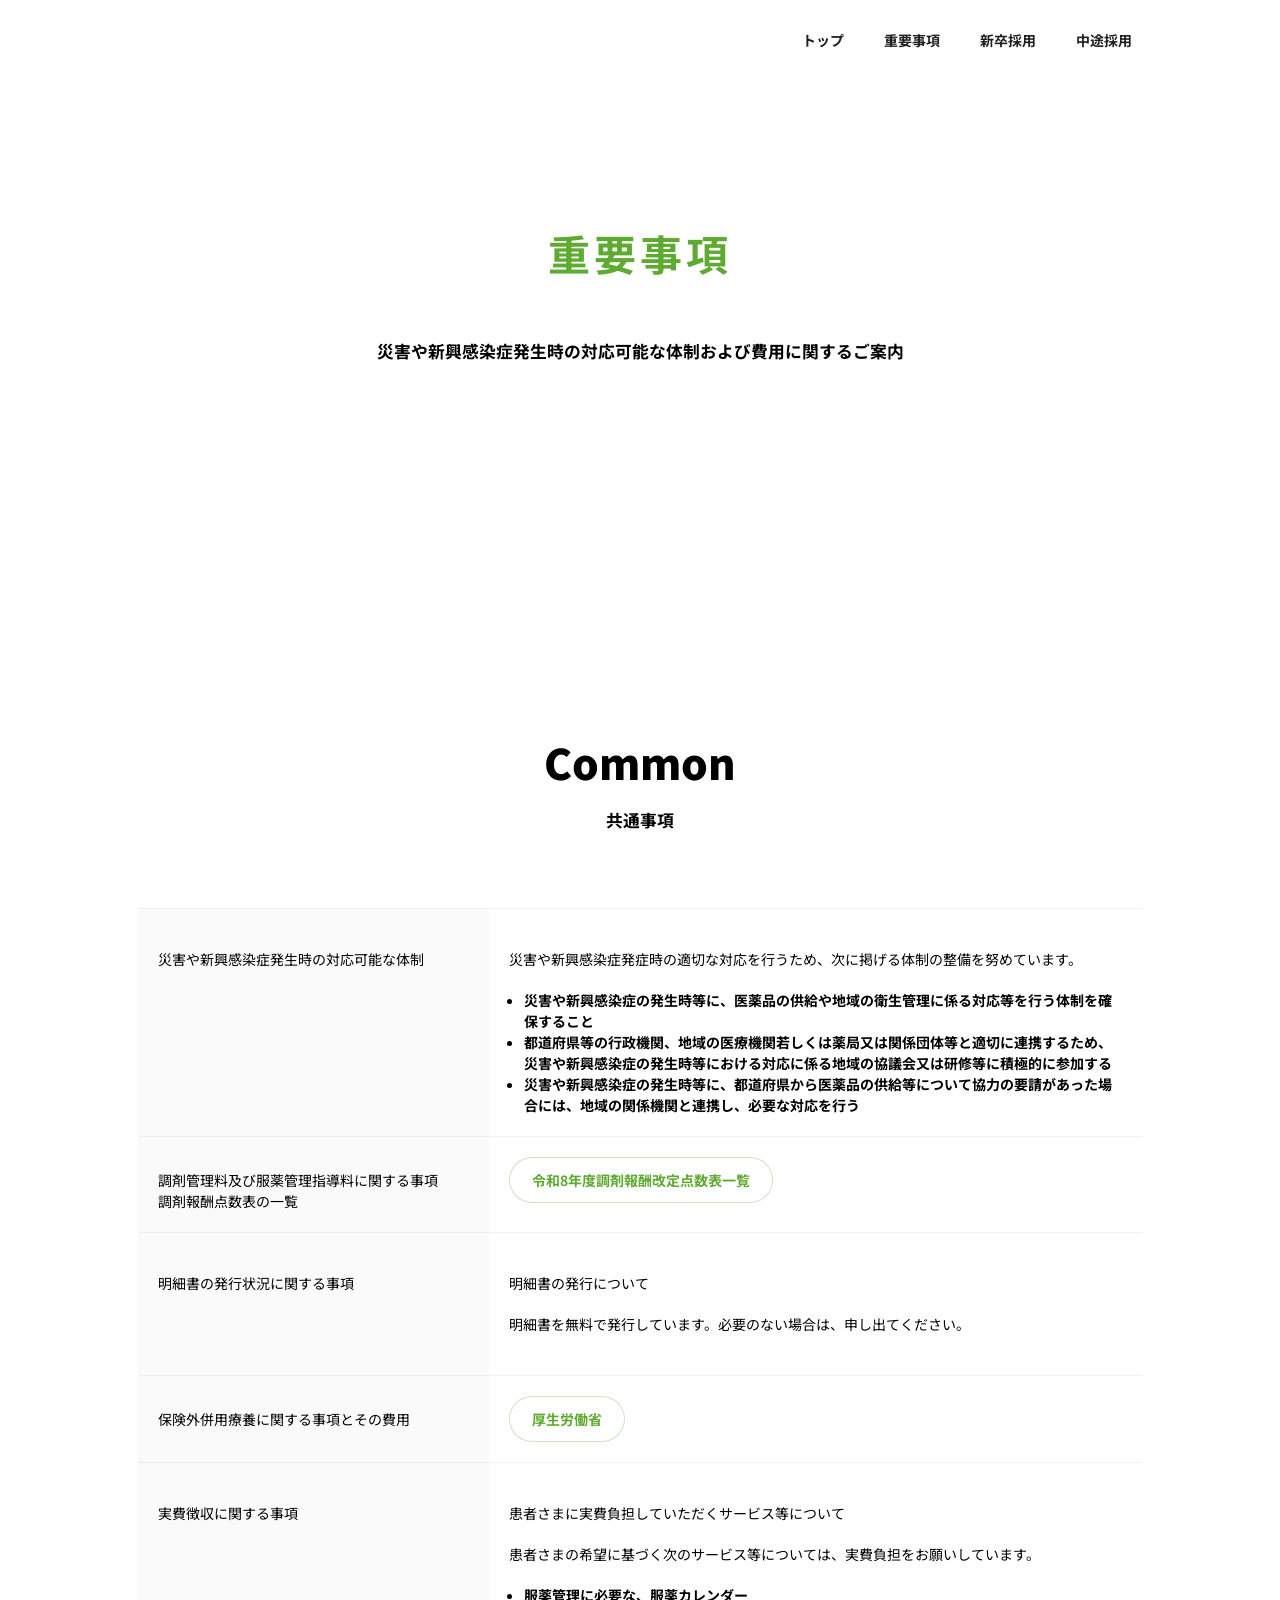
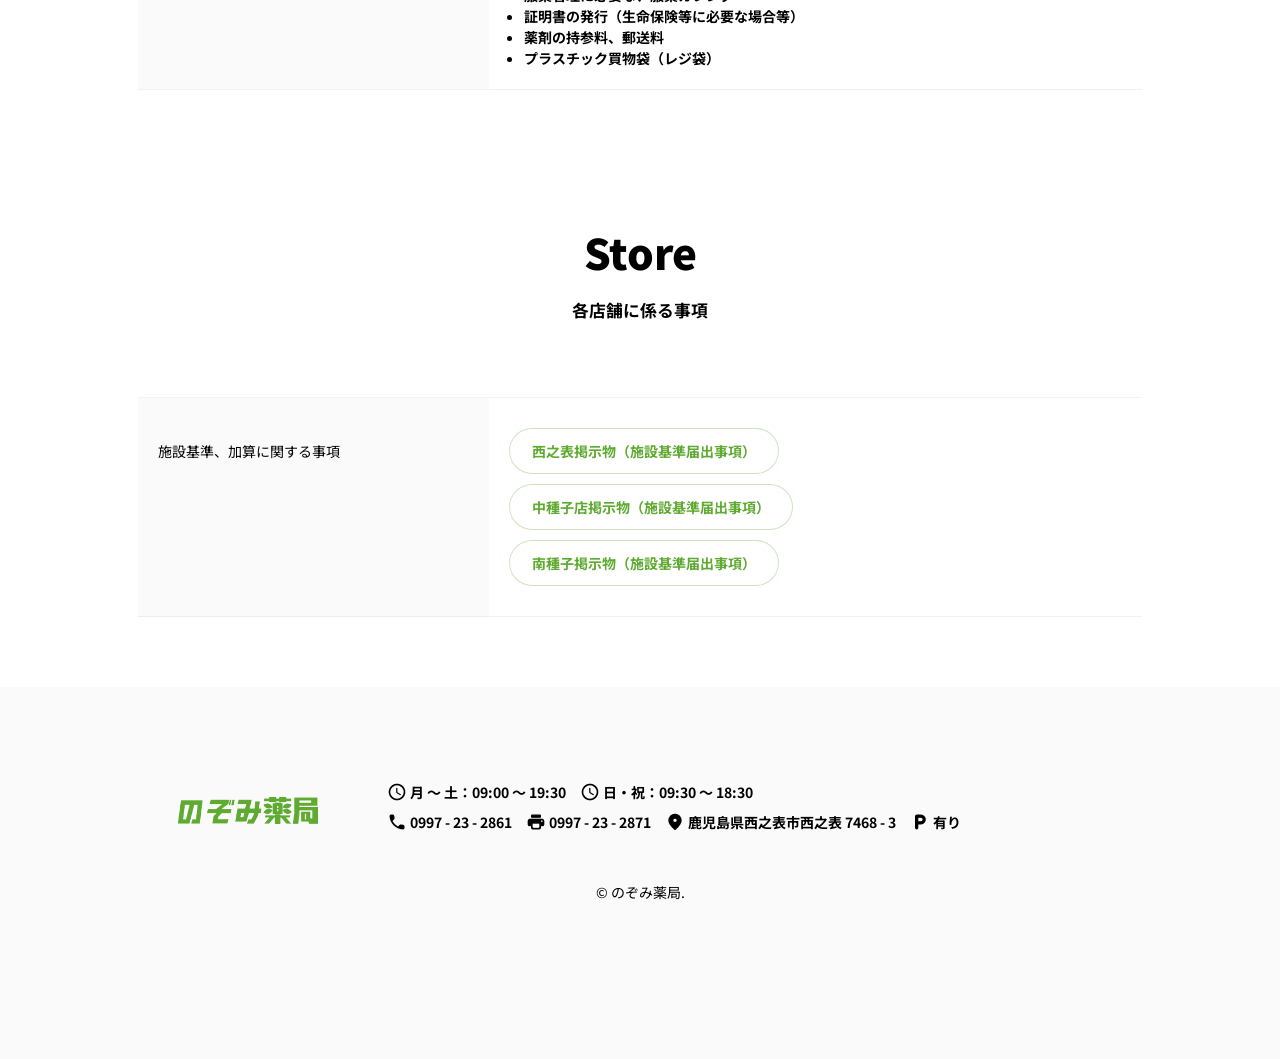
==== commit 879f16db: "レイアウ調整" ====
--- a/important.html
+++ b/important.html
@@ -99,8 +99,8 @@
         <tr>
           <th>災害や新興感染症発生時の対応可能な体制</th>
           <td>
+            <p>災害や新興感染症発症時の適切な対応を行うため、次に掲げる体制の整備を努めています。</p>
             <ul>
-              <p>災害や新興感染症発症時の適切な対応を行うため、次に掲げる体制の整備を努めています。</p>
               <li>災害や新興感染症の発生時等に、医薬品の供給や地域の衛生管理に係る対応等を行う体制を確保すること</li>
               <li>都道府県等の行政機関、地域の医療機関若しくは薬局又は関係団体等と適切に連携するため、災害や新興感染症の発生時等における対応に係る地域の協議会又は研修等に積極的に参加する</li>
               <li>災害や新興感染症の発生時等に、都道府県から医薬品の供給等について協力の要請があった場合には、地域の関係機関と連携し、必要な対応を行う</li>
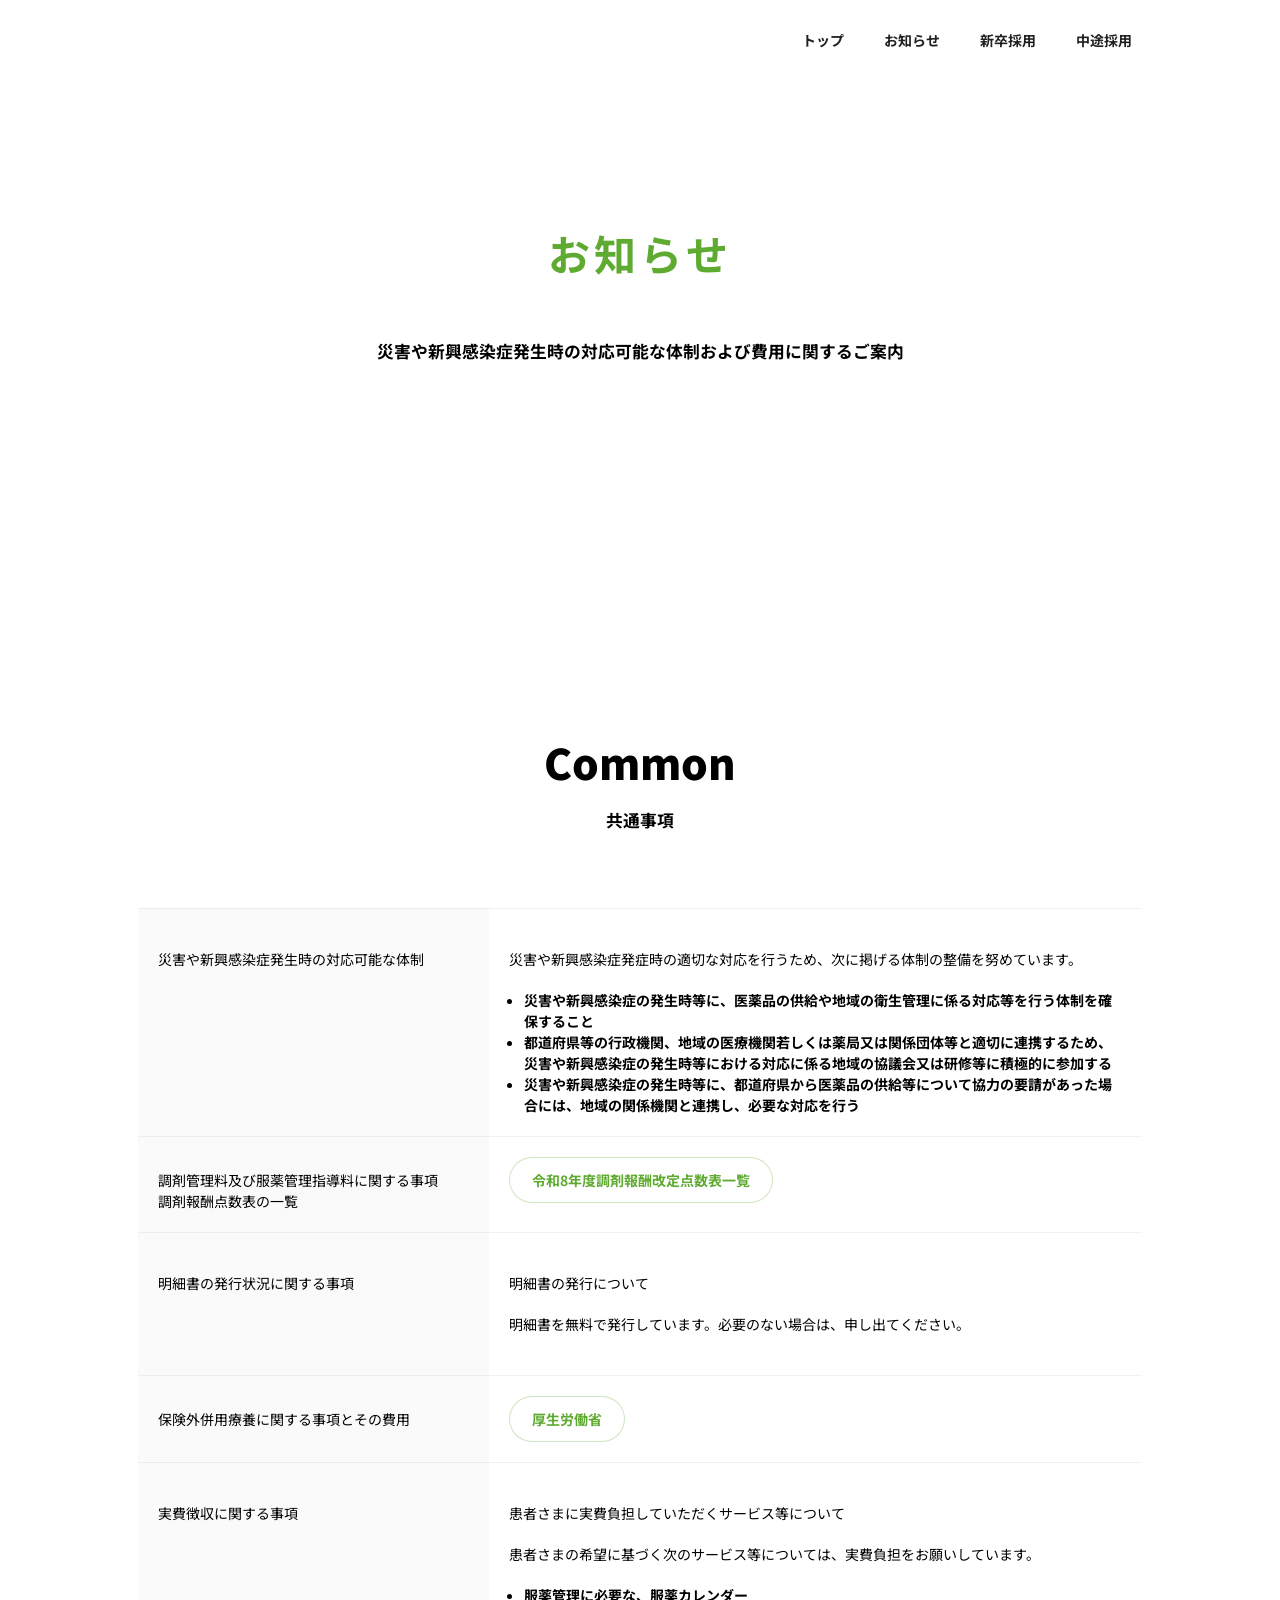
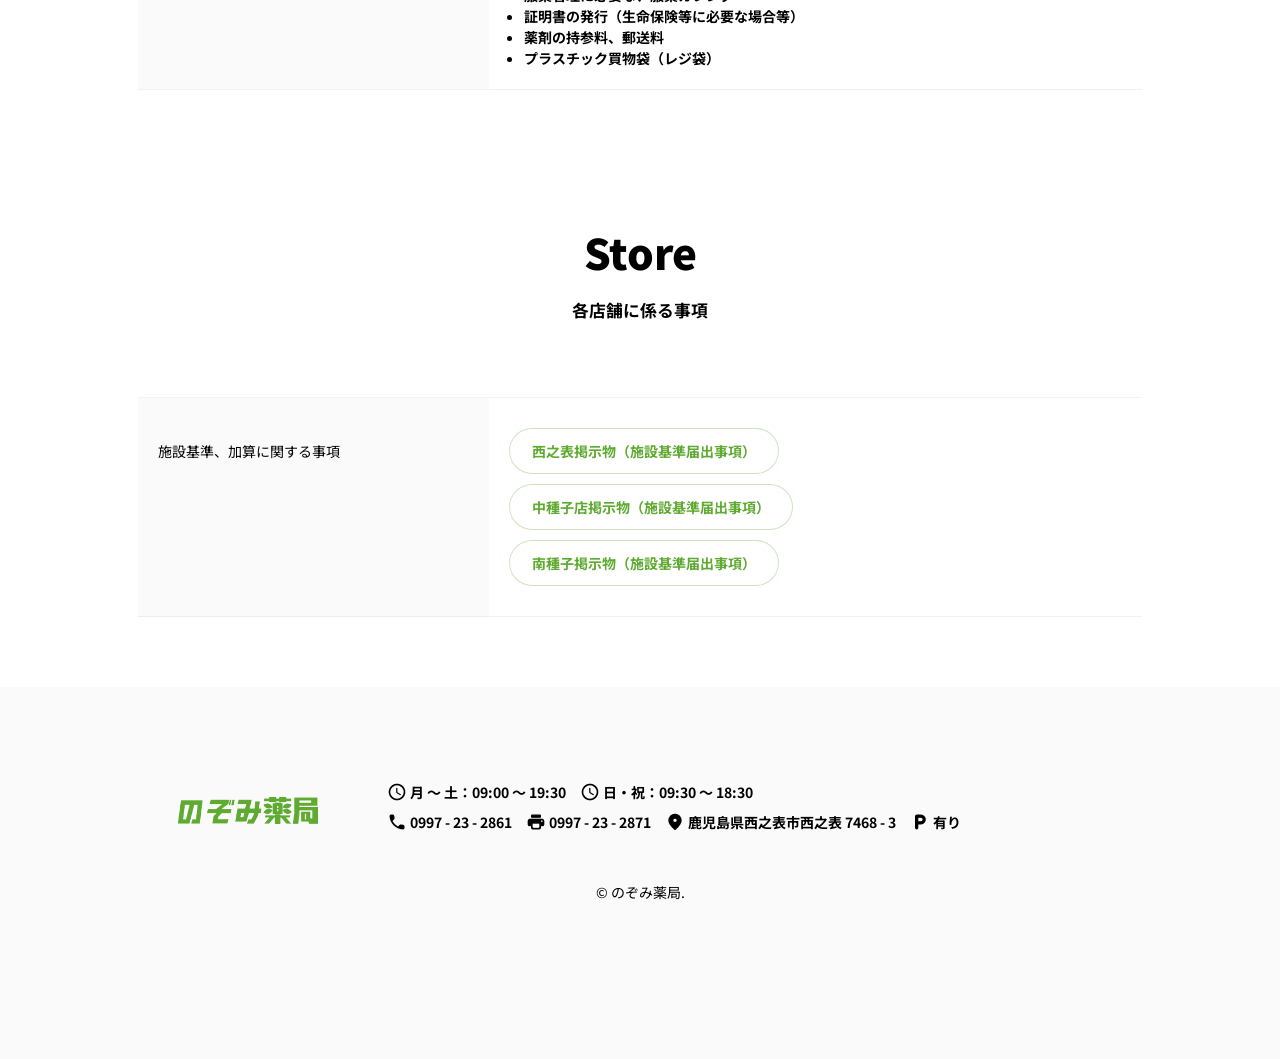
==== commit d907e037: "重要事項->お知らせ" ====
--- a/important.html
+++ b/important.html
@@ -2,11 +2,11 @@
 <html lang="ja">
 <head>
   <meta charset="utf-8">
-  <title>のぞみ薬局 - 重要事項</title>
-  <meta name="description" content="のぞみ薬局の重要事項に関するご案内です。">
+  <title>のぞみ薬局 - お知らせ</title>
+  <meta name="description" content="のぞみ薬局のお知らせに関するご案内です。">
   <meta name="viewport" content="width=device-width,initial-scale=1.0">
-  <meta property="og:title" content="のぞみ薬局 - 重要事項">
-  <meta property="og:description" content="のぞみ薬局の重要事項に関するご案内です。">
+  <meta property="og:title" content="のぞみ薬局 - お知らせ">
+  <meta property="og:description" content="のぞみ薬局のお知らせに関するご案内です。">
   <meta property="og:type" content="website">
   <meta property="og:url" content="">
   <meta property="og:image" content="resources/OGP.jpg">
@@ -45,7 +45,7 @@
         </ul>
         <ul class="menu">
           <li class="menu_item"><a href="index.html" class=""><div>トップ</div></a></li>
-          <li class="menu_item"><a href="important.html" class=""><div>重要事項</div></a></li>
+          <li class="menu_item"><a href="important.html" class=""><div>お知らせ</div></a></li>
           <li class="menu_item"><a href="recruit.html" class=""><div>新卒採用</div></a></li>
           <li class="menu_item"><a href="mid-career.html" class=""><div>中途採用</div></a></li>
         </ul>
@@ -57,7 +57,7 @@
         <a href="./" class="modal-menu_close"><div>トップ</div></a>
       </div>
       <div class="modal-menu_content">
-        <a href="important.html" class="modal-menu_close"><div>重要事項</div></a>
+        <a href="important.html" class="modal-menu_close"><div>お知らせ</div></a>
       </div>
       <div class="modal-menu_content">
         <a href="recruit.html" class="modal-menu_close"><div>新卒採用</div></a>
@@ -77,7 +77,7 @@
       <div class="message-board">
         <div class="section-title">
           <h1 class="">
-            <span class="logo-type-ja">重要事項</span>
+            <span class="logo-type-ja">お知らせ</span>
           </h1>
           <h3 class="hero-description">
             災害や新興感染症発生時の対応可能な体制および費用に関するご案内
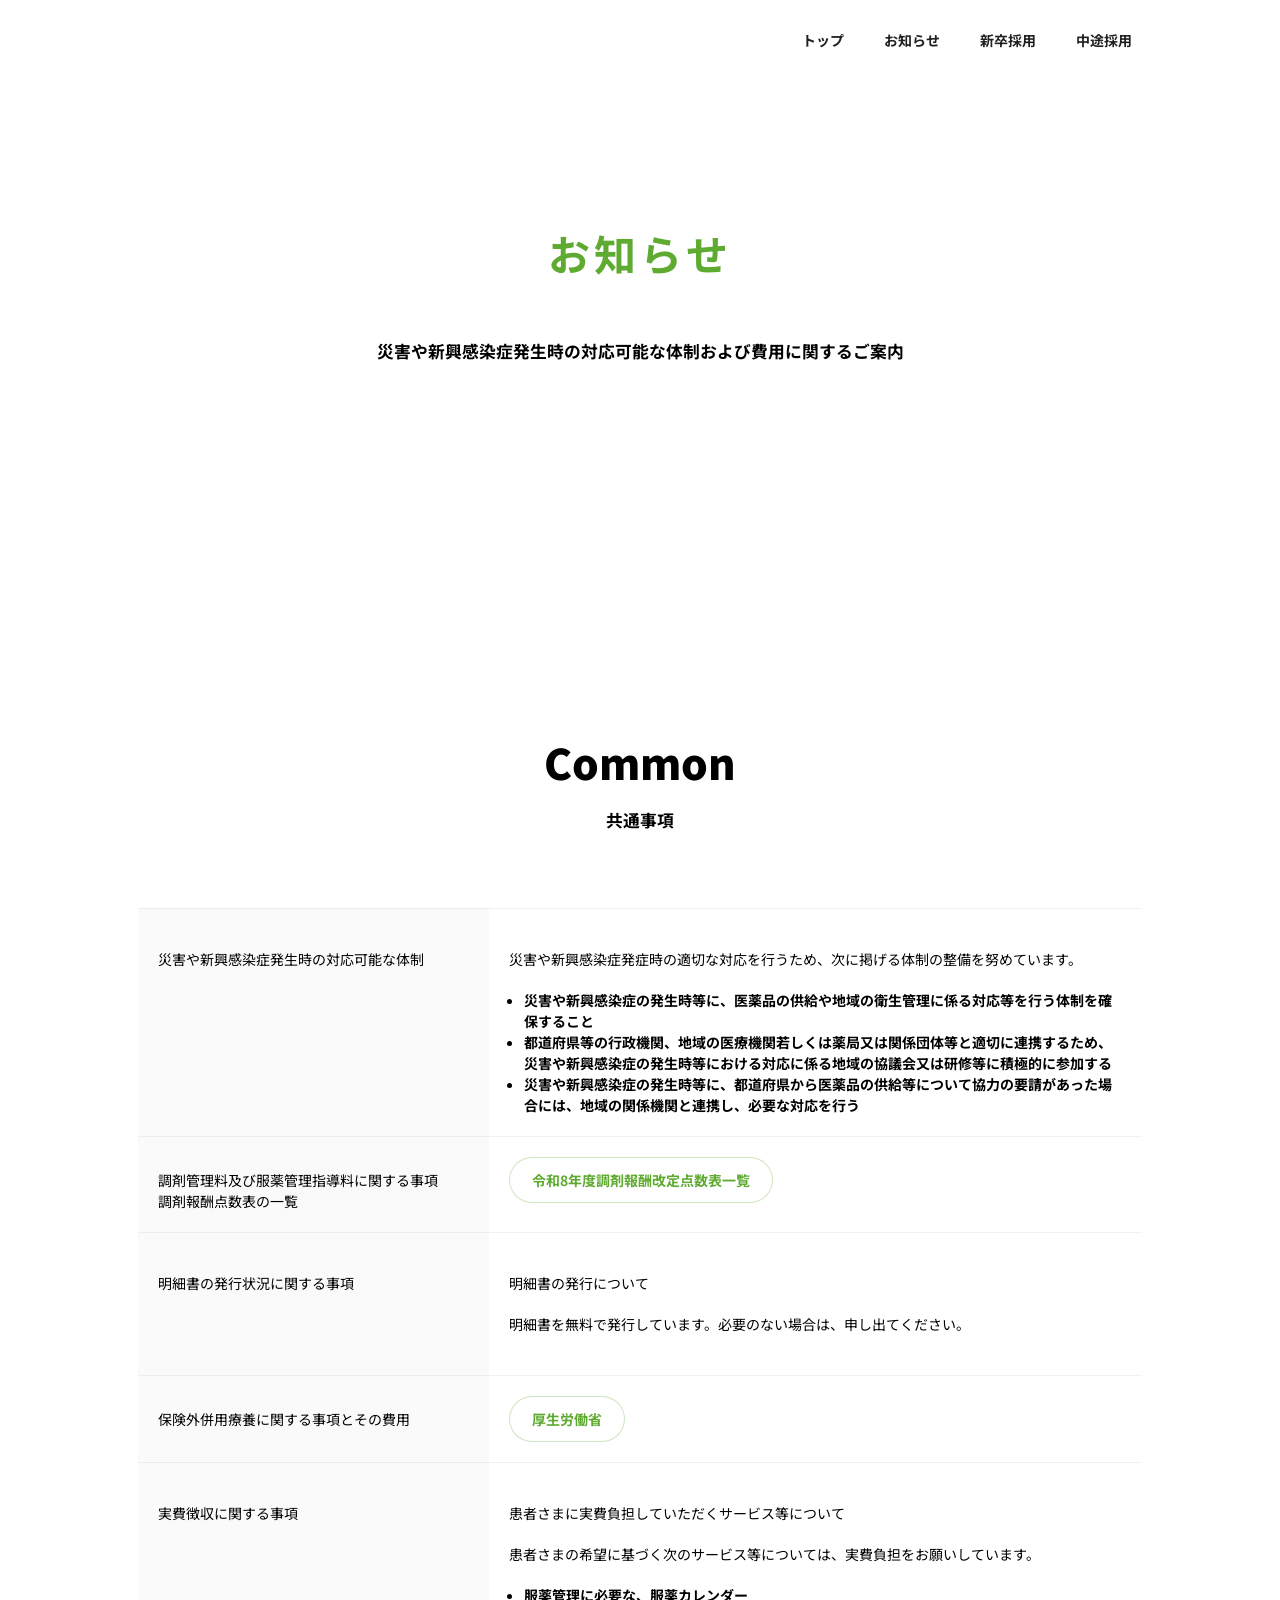
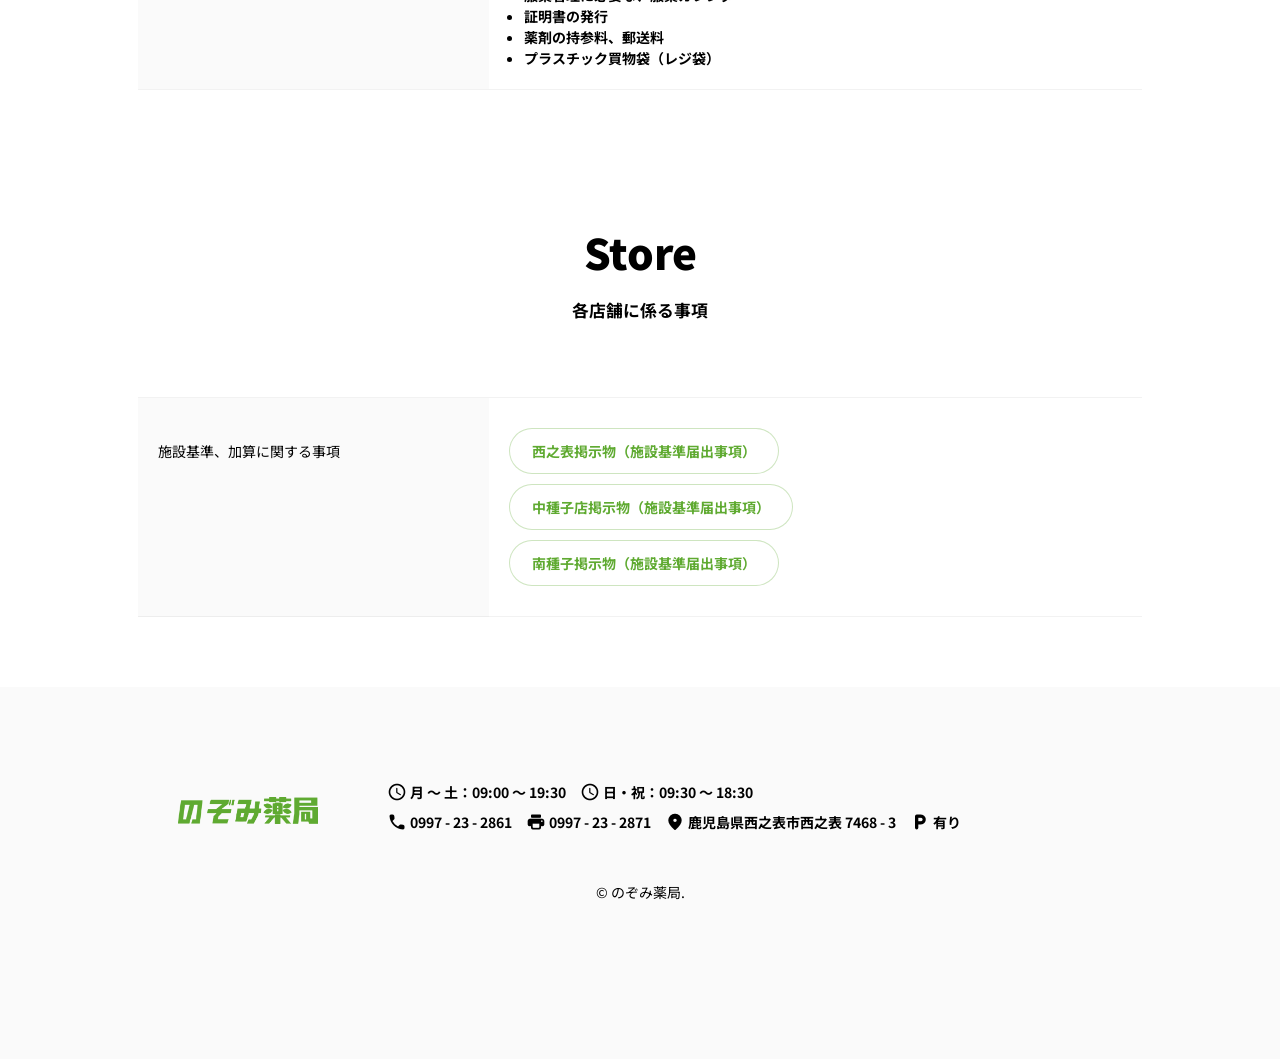
==== commit 83689ac2: "証明書の発行 文言変更" ====
--- a/important.html
+++ b/important.html
@@ -133,7 +133,7 @@
             <p>患者さまの希望に基づく次のサービス等については、実費負担をお願いしています。</p>
             <ul>
               <li>服薬管理に必要な、服薬カレンダー</li>
-              <li>証明書の発行（生命保険等に必要な場合等）</li>
+              <li>証明書の発行</li>
               <li>薬剤の持参料、郵送料</li>
               <li>プラスチック買物袋（レジ袋）</li>
             </ul>
